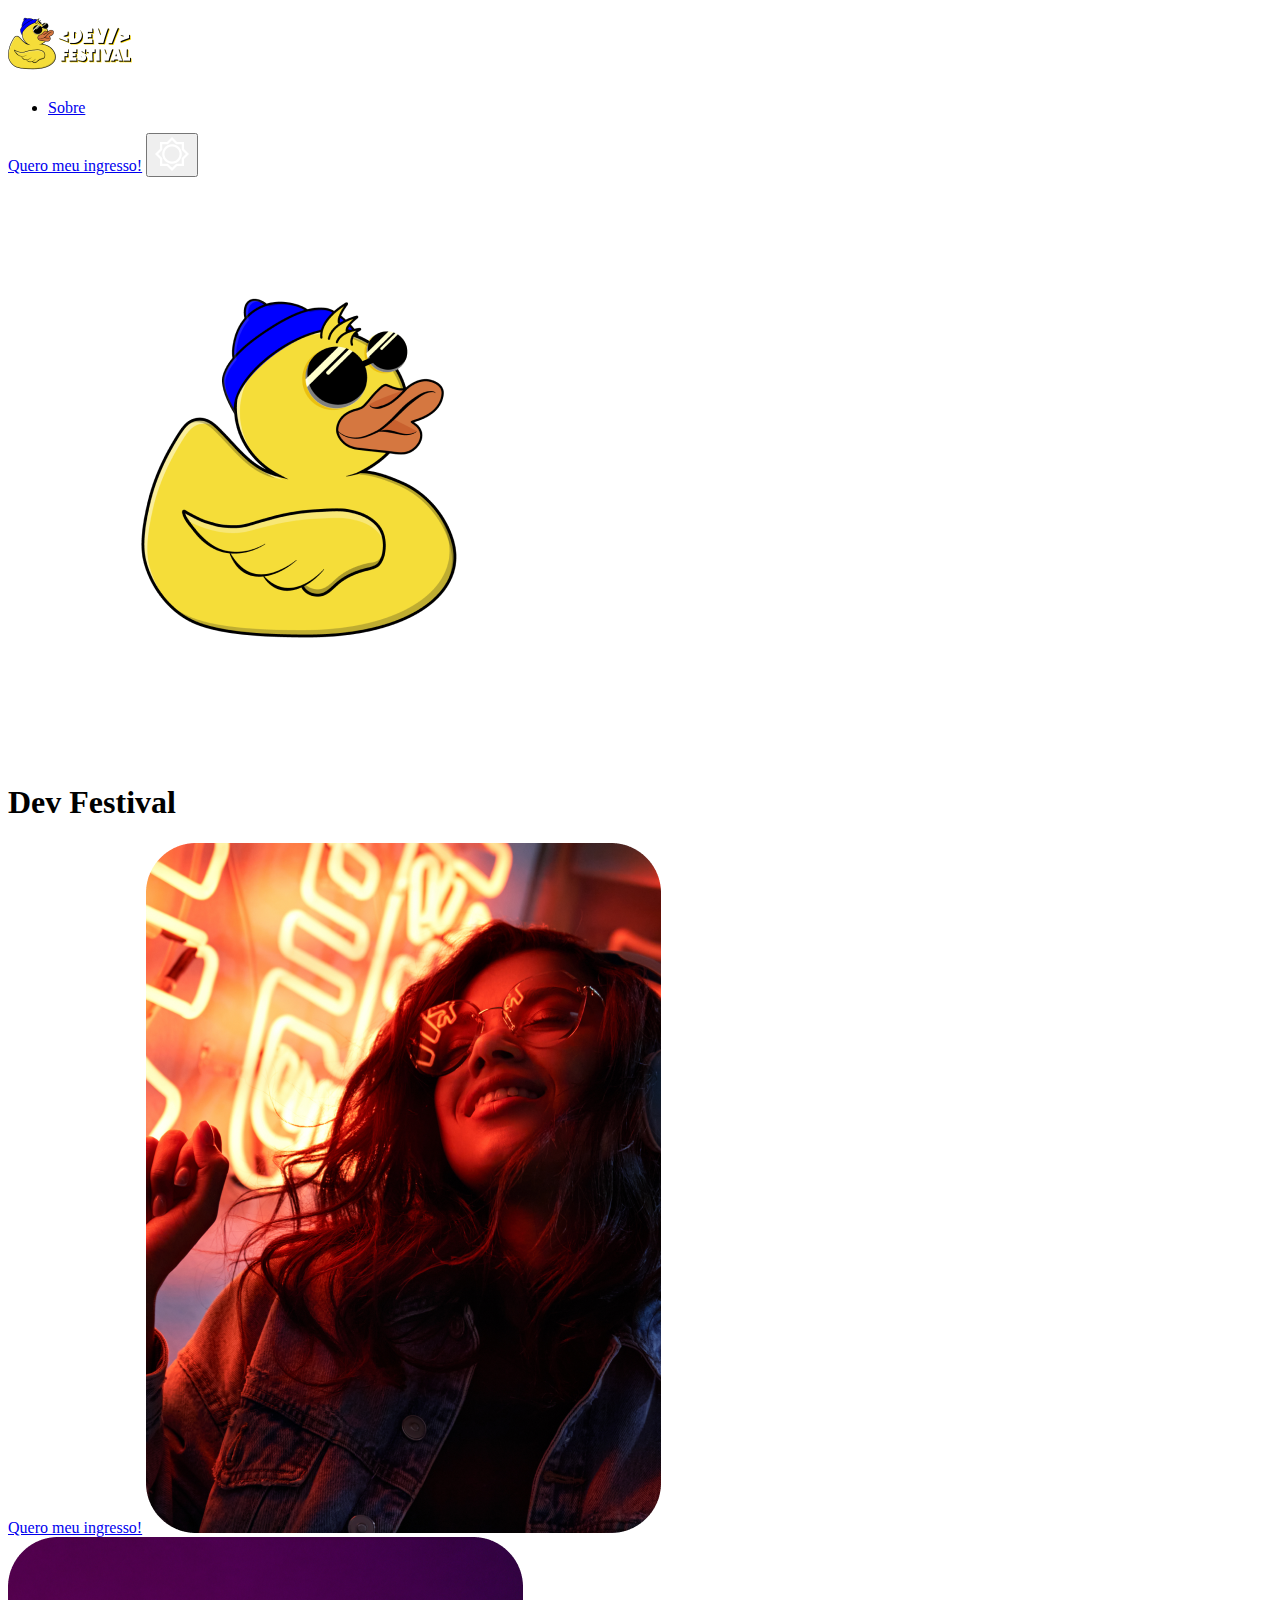
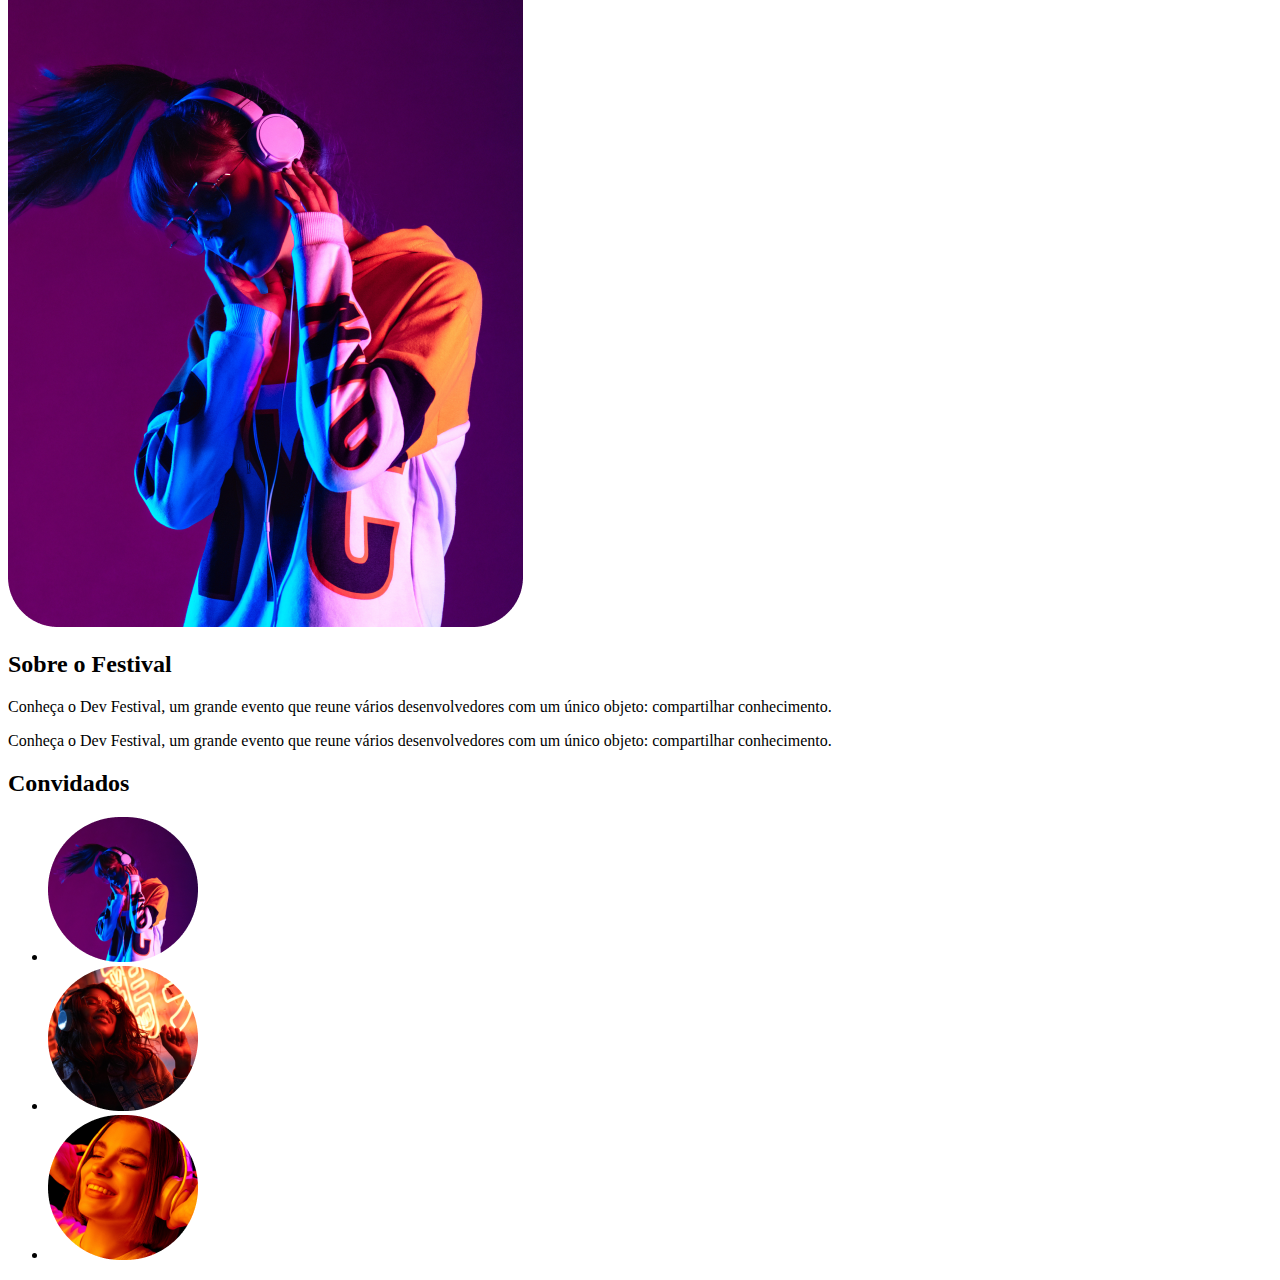
==== index.html @ 6b918369 "Dev Festival - v1.0" ====
<!DOCTYPE html>
<html lang="pt-BR">
<head>
    <meta charset="UTF-8">
    <meta http-equiv="X-UA-Compatible" content="IE=edge">
    <meta name="viewport" content="width=device-width, initial-scale=1.0">
    <title>Dev Festival - Kenzie</title>
</head>
<body>
    <header>
        <a href="index.html">
            <img src="./src/imagens/LogoKenzieFestival.png" alt="Logo Dev Festival">
        </a>
        <nav>
            <ul>
                <li>
                    <a href="#sobre">Sobre</a>
                </li>
            </ul>
            <a href="./pages/carrinho.html">Quero meu ingresso!</a>
            <button>
                <img src="./src/imagens/Vector.png" alt="Ícone configuração">
            </button>
        </nav>
    </header>
    <section id="principal">
        <img src="./src/imagens/Patinho1.png" alt="Imagem Patinho">
        <h1>Dev Festival</h1>
        <a href="./pages/carrinho.html" target="_blank">Quero meu ingresso!</a>
        <img src="./src/imagens/MoçaOuvindoMusica.png" alt="image1">
    </section>

    <section id="sobre">
        <img src="./src/imagens/MoçaOuvindoMusica2.png" alt="image2">
        <h2>Sobre o Festival</h2>
        <p>
        Conheça o Dev Festival, um grande evento que reune vários
        desenvolvedores com um único objeto: compartilhar conhecimento.
        </p>
        <p>
        Conheça o Dev Festival, um grande evento que reune vários
        desenvolvedores com um único objeto: compartilhar conhecimento.
        </p>
    </section>
    
    <section id="convidados">
        <h2>Convidados</h2>
        <ul>
            <li>
                <img src="./src/imagens/Circle1.png" alt="Programador 1">
            </li>
            <li>
                <img src="./src/imagens/Circle2.png" alt="Programador 2">
            </li>
            <li>
                <img src="./src/imagens/Circle3.png" alt="Programador 3">
            </li>
        </ul>
    </section>
</body>
</html>
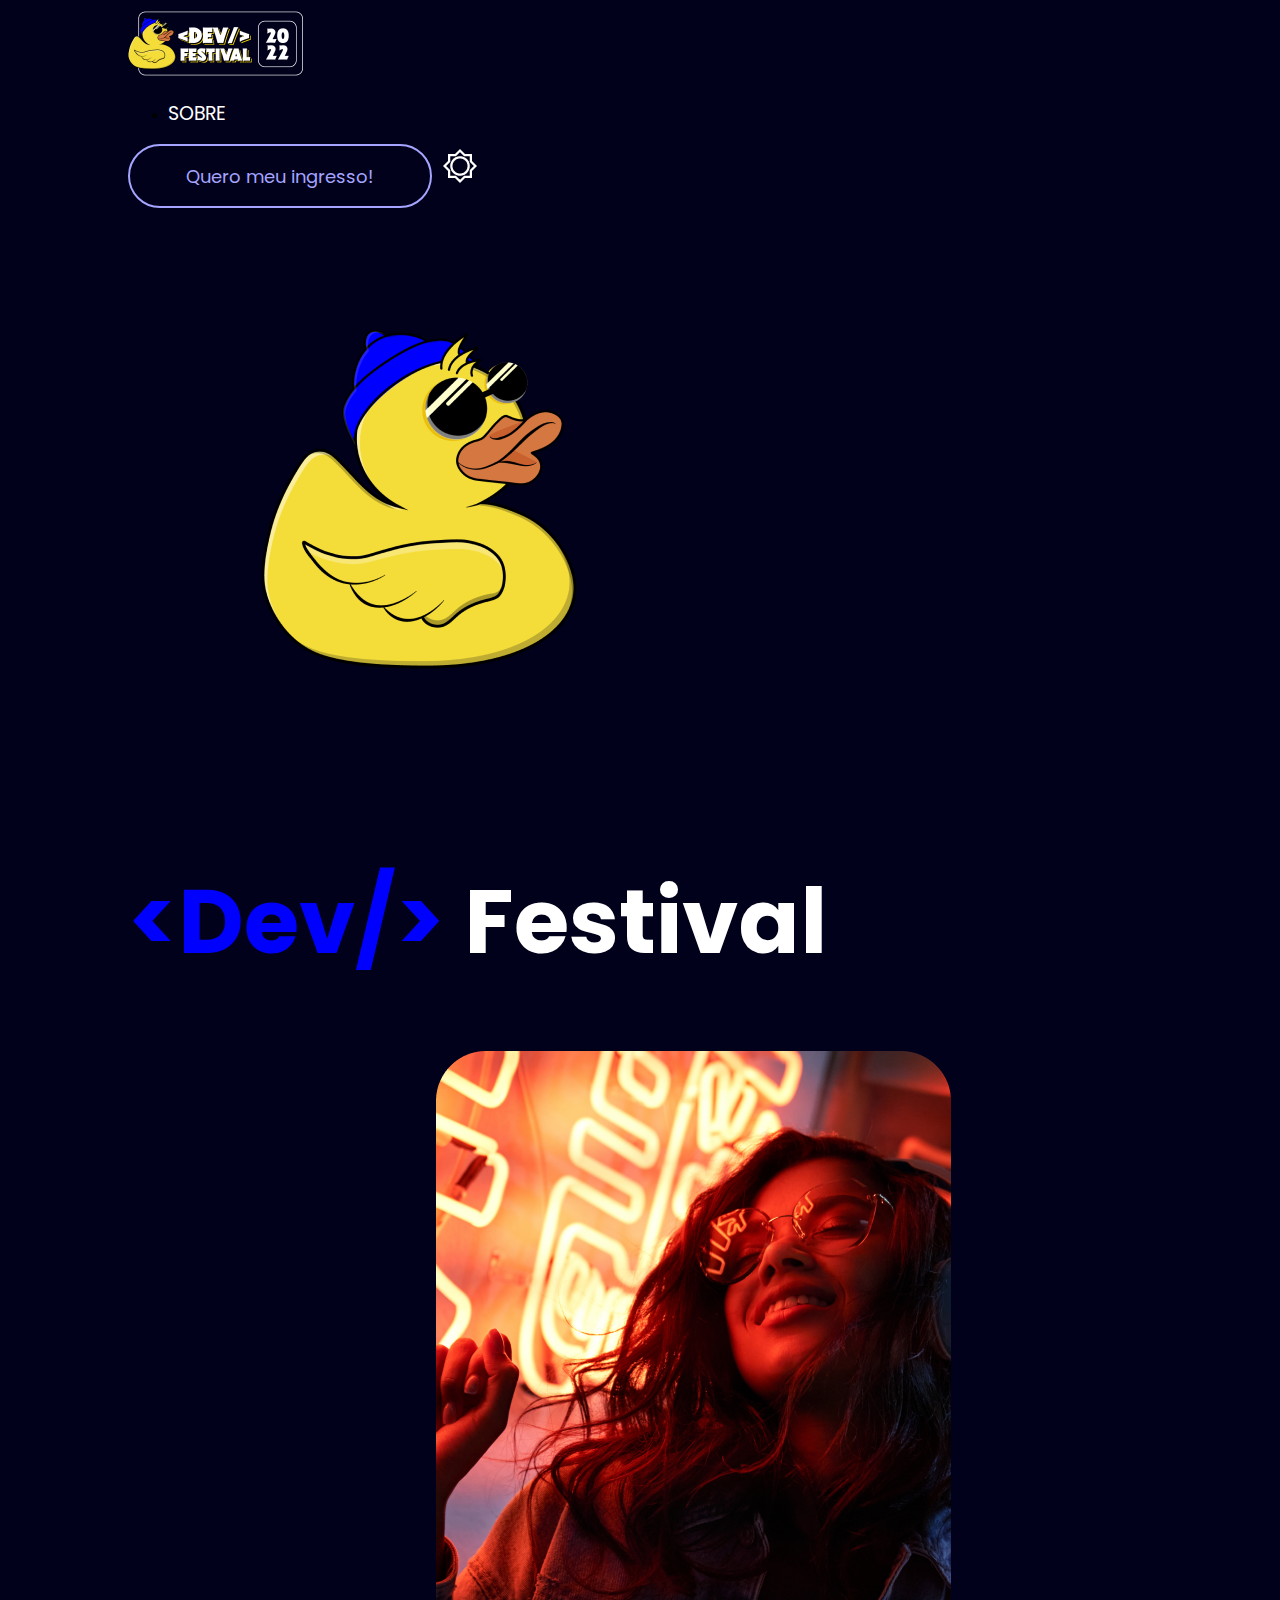
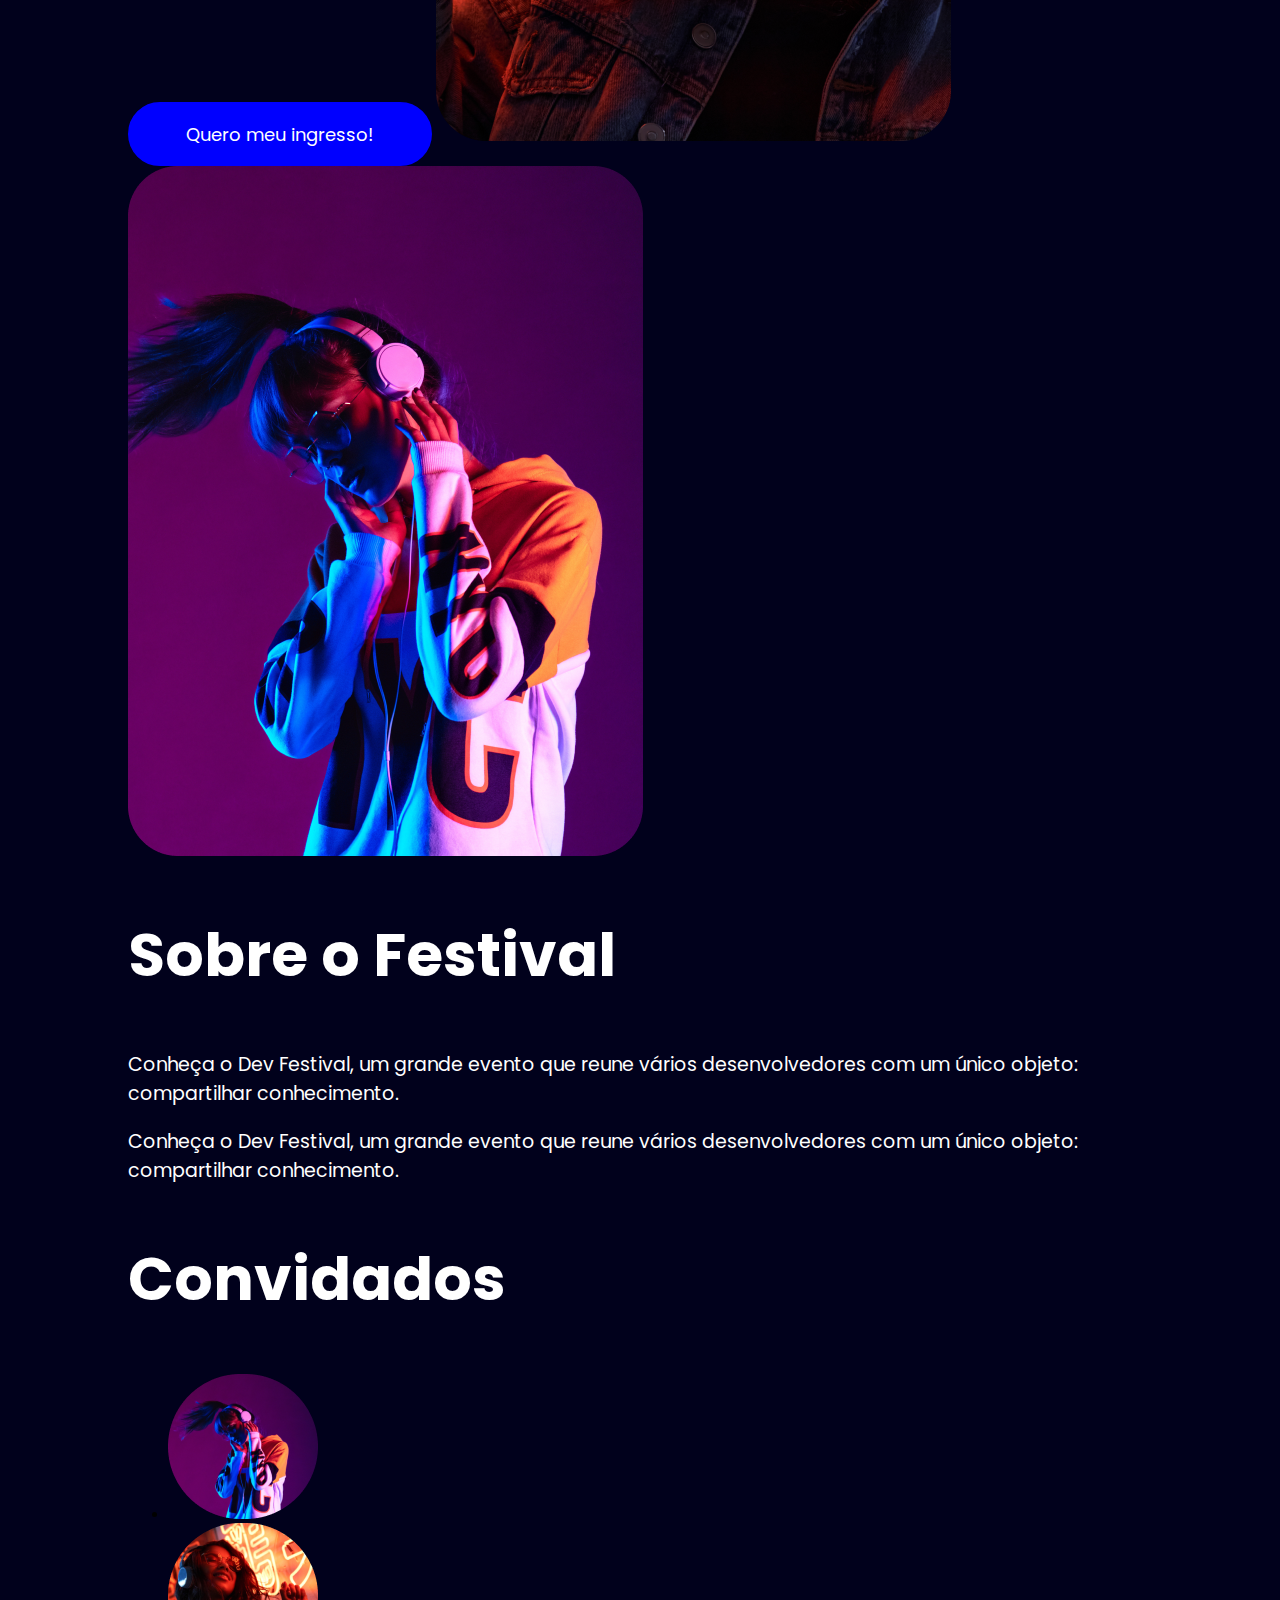
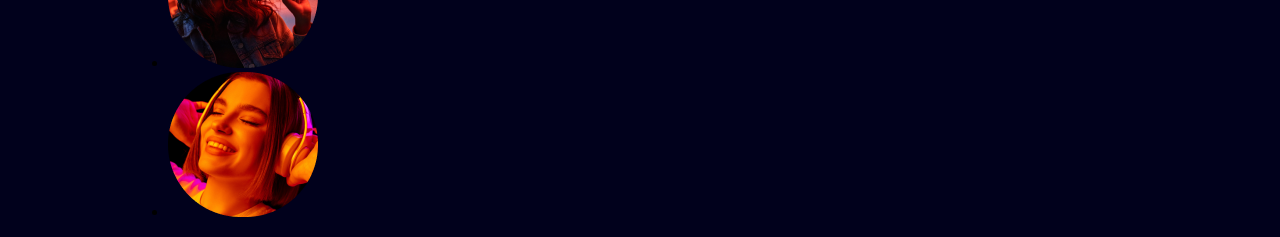
==== commit 5ce8b104: "Dev Festival - v1.1" ====
--- a/index.html
+++ b/index.html
@@ -4,58 +4,73 @@
     <meta charset="UTF-8">
     <meta http-equiv="X-UA-Compatible" content="IE=edge">
     <meta name="viewport" content="width=device-width, initial-scale=1.0">
+    <link rel="stylesheet" href="./src/css/reset.css">
+    <link rel="stylesheet" href="./src/css/style.css">
+    <link rel="preconnect" href="https://fonts.googleapis.com">
+    <link rel="preconnect" href="https://fonts.gstatic.com" crossorigin>
+    <link href="https://fonts.googleapis.com/css2?family=PT+Sans&family=Poppins:ital,wght@0,100;0,200;0,300;0,400;0,500;0,600;0,700;0,800;0,900;1,100;1,200;1,300;1,400;1,500;1,600;1,700;1,800;1,900&display=swap" rel="stylesheet">
     <title>Dev Festival - Kenzie</title>
 </head>
 <body>
     <header>
-        <a href="index.html">
-            <img src="./src/imagens/LogoKenzieFestival.png" alt="Logo Dev Festival">
-        </a>
-        <nav>
-            <ul>
-                <li>
-                    <a href="#sobre">Sobre</a>
-                </li>
-            </ul>
-            <a href="./pages/carrinho.html">Quero meu ingresso!</a>
-            <button>
-                <img src="./src/imagens/Vector.png" alt="Ícone configuração">
-            </button>
-        </nav>
+        <div class="container">
+            <a href="index.html">
+                <img src="./src/imagens/LogoKenzieFestival.png" alt="Logo Dev Festival">
+            </a>
+            <nav class="menu">
+                <ul>
+                    <li>
+                        <a href="#sobre">Sobre</a>
+                    </li>
+                </ul>
+                <a href="./pages/carrinho.html" class="btn outline">Quero meu ingresso!</a>
+                <button>
+                    <img src="./src/imagens/Vector.png" alt="Ícone configuração">
+                </button>
+            </nav>
+        </div>
     </header>
     <section id="principal">
-        <img src="./src/imagens/Patinho1.png" alt="Imagem Patinho">
-        <h1>Dev Festival</h1>
-        <a href="./pages/carrinho.html" target="_blank">Quero meu ingresso!</a>
-        <img src="./src/imagens/MoçaOuvindoMusica.png" alt="image1">
+        <div class="container">
+            <img src="./src/imagens/Patinho1.png" alt="Imagem Patinho">
+            <h1 class="title one"><span class="blue-text">&lt;Dev/&gt;</span> Festival</h1>
+            <a href="./pages/carrinho.html" target="_blank" class="btn solid">Quero meu ingresso!</a>
+            <img src="./src/imagens/MoçaOuvindoMusica.png" alt="image1">
+        </div>
     </section>
 
     <section id="sobre">
-        <img src="./src/imagens/MoçaOuvindoMusica2.png" alt="image2">
-        <h2>Sobre o Festival</h2>
-        <p>
-        Conheça o Dev Festival, um grande evento que reune vários
-        desenvolvedores com um único objeto: compartilhar conhecimento.
-        </p>
-        <p>
-        Conheça o Dev Festival, um grande evento que reune vários
-        desenvolvedores com um único objeto: compartilhar conhecimento.
-        </p>
+        <div class="container">
+            <img src="./src/imagens/MoçaOuvindoMusica2.png" alt="image2">
+            <h2 class="title two">Sobre o Festival</h2>
+            <div class="content-box">
+                <p>
+                    Conheça o Dev Festival, um grande evento que reune vários
+                    desenvolvedores com um único objeto: compartilhar conhecimento.
+                </p>
+                <p>
+                    Conheça o Dev Festival, um grande evento que reune vários
+                    desenvolvedores com um único objeto: compartilhar conhecimento.
+                </p>
+            </div>
+        </div>
     </section>
     
     <section id="convidados">
-        <h2>Convidados</h2>
-        <ul>
-            <li>
-                <img src="./src/imagens/Circle1.png" alt="Programador 1">
-            </li>
-            <li>
-                <img src="./src/imagens/Circle2.png" alt="Programador 2">
-            </li>
-            <li>
-                <img src="./src/imagens/Circle3.png" alt="Programador 3">
-            </li>
-        </ul>
+        <div class="container">
+            <h2 class="title two">Convidados</h2>
+            <ul>
+                <li>
+                    <img src="./src/imagens/Circle1.png" alt="Programador 1">
+                </li>
+                <li>
+                    <img src="./src/imagens/Circle2.png" alt="Programador 2">
+                </li>
+                <li>
+                    <img src="./src/imagens/Circle3.png" alt="Programador 3">
+                </li>
+            </ul>
+        </div>
     </section>
 </body>
 </html>--- a/src/css/style.css
+++ b/src/css/style.css
@@ -0,0 +1,86 @@
+/* Body */
+body{
+    background-color: #01011C;
+}
+/* Header */
+header .menu ul a{
+    font-family: 'Poppins', sans-serif;
+    font-size: 19px;
+    font-weight: 400px;
+    color: #FFFFFF;
+    text-transform: uppercase;
+}
+
+/* Tipografia */
+.title{
+    font-family: 'Poppins', sans-serif;
+    color: #FFFFFF;
+}
+.title.one{
+    font-size: 90px;
+    font-weight: 700px;
+}
+.title.two{
+    font-size: 60px;
+    font-weight: 700px;
+}
+.title.three{
+    font-size: 16px;
+    font-weight: 600px;
+}
+.title.threehalf{
+    font-size: 28px;
+    font-weight: 700px;
+}
+.title.four{
+    font-size: 24px;
+    font-weight: 600px;
+}
+.content-box p{
+    font-family: 'Poppins', sans-serif;
+    font-size: 19px;
+    font-weight: 400px;
+    color: #FFFFFF  ;
+}
+.blue-text{
+    color: #0000FF;
+}
+
+/* Botões */
+.btn{
+    display: inline-flex;
+    align-items: center;
+    justify-content: center;
+    font-family: 'Poppins', sans-serif;
+    font-size: 18px;
+    font-weight: 700px;
+    height: 60px;
+    width: 300px;
+    border-radius: 255px;
+    transition: 0.4s;
+}
+.btn.solid{
+    background-color: #0000FF;
+    color: #FFFFFF;
+    border: 2px solid #0000FF;
+}
+.btn.solid:hover{
+    background-color: #4444FF;
+    border-color: #4444FF;
+}
+.btn.outline{
+    background-color: transparent;
+    color: #A5A5FF;
+    border: 2px solid #A5A5FF;
+}
+.btn.outline:hover{
+    background: #A5A5FF;
+    color: #FFFFFF;
+}
+
+/* Grid */
+.container{
+    width: 100%;
+    max-width: 1024px;
+    margin: 0 auto;
+}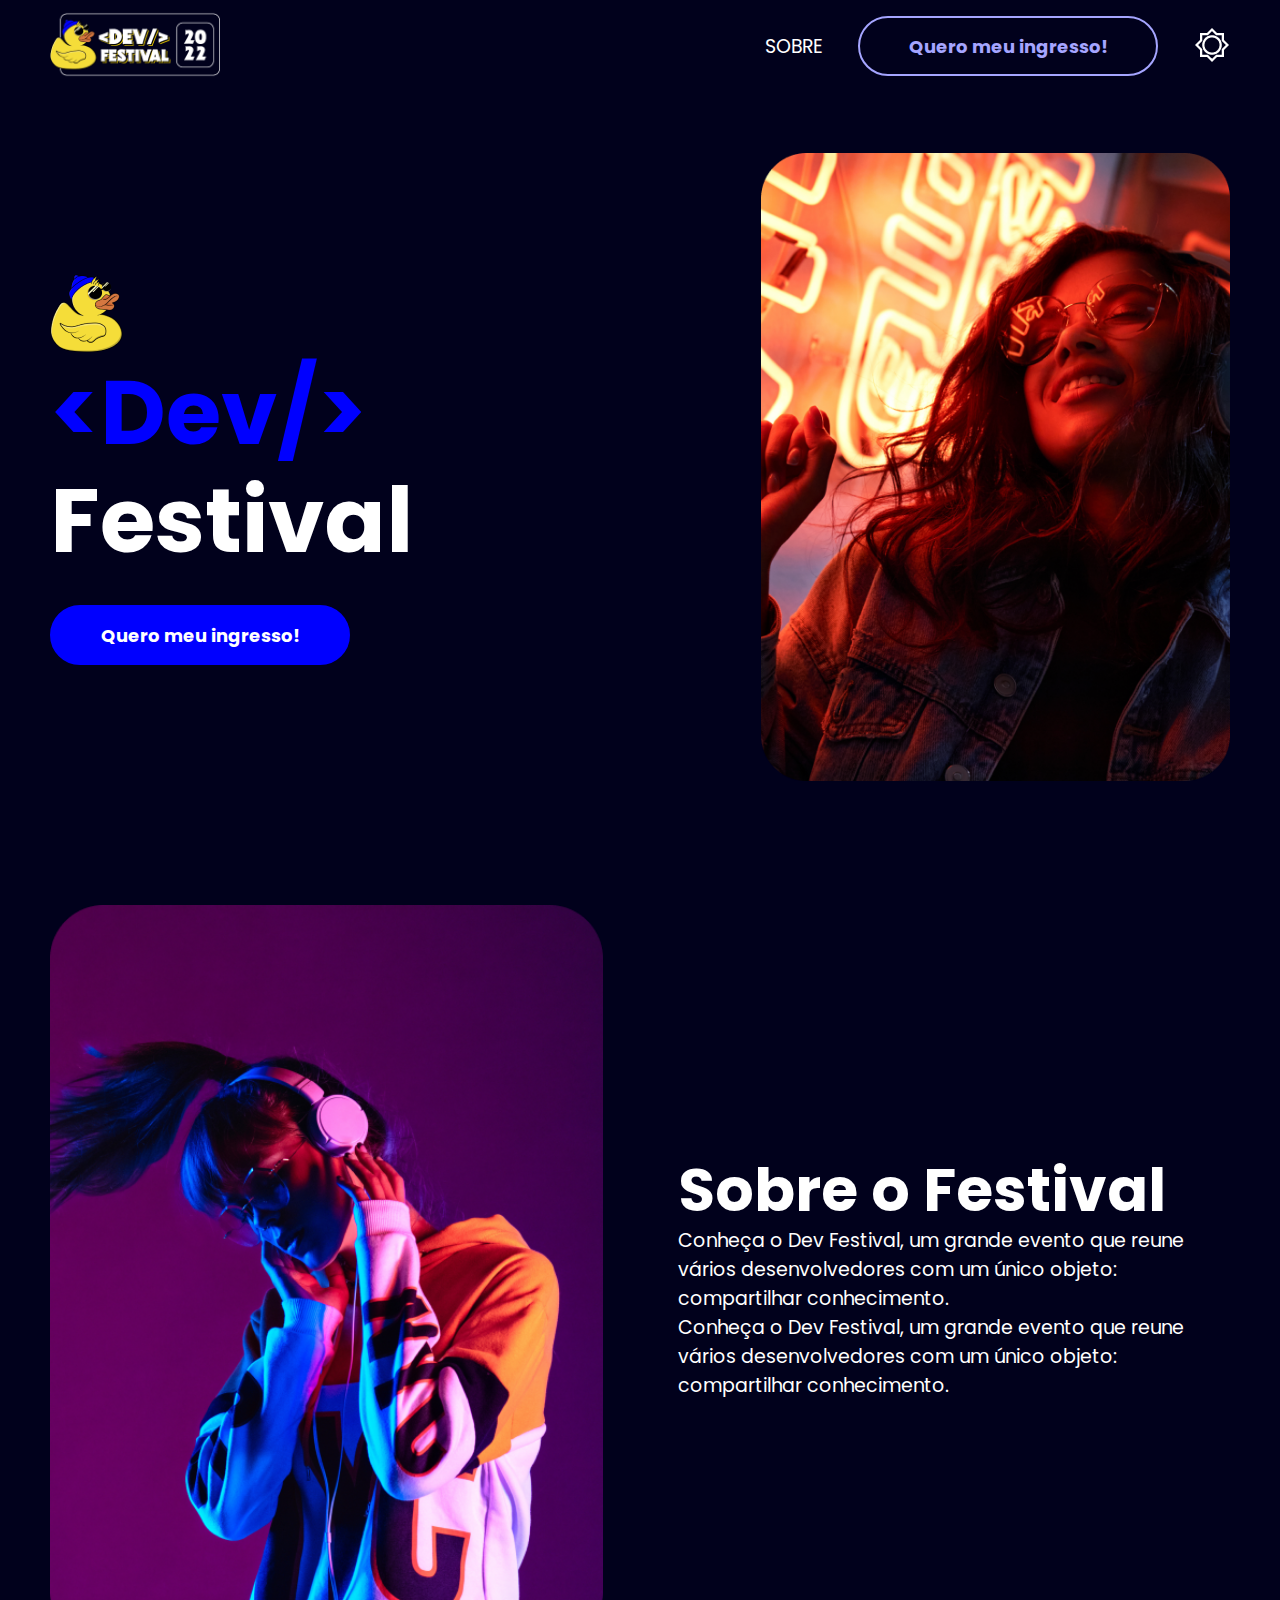
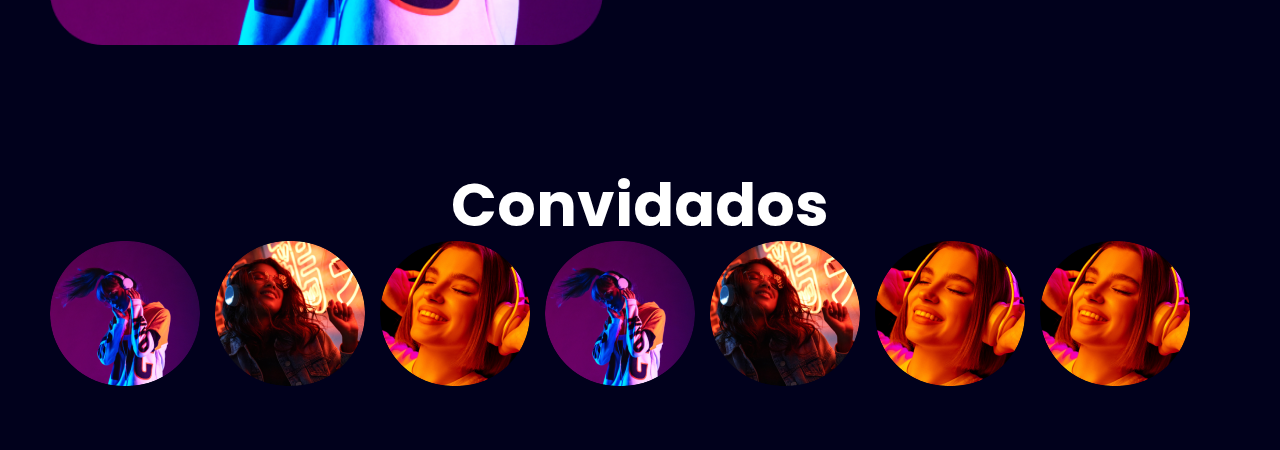
==== commit f4ca86c0: "Dev Festival - v1.2" ====
--- a/index.html
+++ b/index.html
@@ -12,54 +12,70 @@
     <title>Dev Festival - Kenzie</title>
 </head>
 <body>
-    <header>
+    <header id="header">
         <div class="container">
-            <a href="index.html">
-                <img src="./src/imagens/LogoKenzieFestival.png" alt="Logo Dev Festival">
-            </a>
-            <nav class="menu">
-                <ul>
-                    <li>
-                        <a href="#sobre">Sobre</a>
-                    </li>
-                </ul>
-                <a href="./pages/carrinho.html" class="btn outline">Quero meu ingresso!</a>
-                <button>
-                    <img src="./src/imagens/Vector.png" alt="Ícone configuração">
-                </button>
-            </nav>
+            <div class="flex-box">
+                <a href="index.html" class="logo">
+                    <img src="./src/imagens/LogoKenzieFestival.png" alt="Logo Dev Festival">
+                </a>
+                <nav class="menu">
+                    <ul>
+                        <li>
+                            <a href="#sobre">Sobre</a>
+                        </li>
+                    </ul>
+                    <a href="./pages/carrinho.html" class="btn outline">Quero meu ingresso!</a>
+                    <button>
+                        <img src="./src/imagens/Vector.png" alt="Ícone configuração">
+                    </button>
+                </nav>
+            </div>
         </div>
     </header>
     <section id="principal">
         <div class="container">
-            <img src="./src/imagens/Patinho1.png" alt="Imagem Patinho">
-            <h1 class="title one"><span class="blue-text">&lt;Dev/&gt;</span> Festival</h1>
-            <a href="./pages/carrinho.html" target="_blank" class="btn solid">Quero meu ingresso!</a>
-            <img src="./src/imagens/MoçaOuvindoMusica.png" alt="image1">
+            <div class="flex-box">
+                <div class="left">
+                    <img src="./src/imagens/Patinho1.png" alt="Imagem Patinho">
+                    <h1 class="title one"><span class="blue-text">&lt;Dev/&gt;</span> Festival</h1>
+                    <div class="pad30-top">
+                        <a href="./pages/carrinho.html" target="_blank" class="btn solid">Quero meu ingresso!</a>
+                    </div>
+                </div>
+                <div class="right">
+                    <img src="./src/imagens/MoçaOuvindoMusica.png" alt="image1">
+                </div>
+            </div>
         </div>
     </section>
 
     <section id="sobre">
         <div class="container">
-            <img src="./src/imagens/MoçaOuvindoMusica2.png" alt="image2">
-            <h2 class="title two">Sobre o Festival</h2>
-            <div class="content-box">
-                <p>
-                    Conheça o Dev Festival, um grande evento que reune vários
-                    desenvolvedores com um único objeto: compartilhar conhecimento.
-                </p>
-                <p>
-                    Conheça o Dev Festival, um grande evento que reune vários
-                    desenvolvedores com um único objeto: compartilhar conhecimento.
-                </p>
+            <div class="flex-box">
+                <div class="left">
+                    <img src="./src/imagens/MoçaOuvindoMusica2.png" alt="image2">
+                </div>
+                <div class="right">
+                    <h2 class="title two pad-30-bottom">Sobre o Festival</h2>
+                    <div class="content-box">
+                        <p>
+                            Conheça o Dev Festival, um grande evento que reune vários
+                            desenvolvedores com um único objeto: compartilhar conhecimento.
+                        </p>
+                        <p>
+                            Conheça o Dev Festival, um grande evento que reune vários
+                            desenvolvedores com um único objeto: compartilhar conhecimento.
+                        </p>
+                    </div>
+                </div>
             </div>
         </div>
     </section>
     
     <section id="convidados">
         <div class="container">
-            <h2 class="title two">Convidados</h2>
-            <ul>
+            <h2 class="title two center pad-30-bottom">Convidados</h2>
+            <ul class="lista-convidados">
                 <li>
                     <img src="./src/imagens/Circle1.png" alt="Programador 1">
                 </li>
@@ -69,6 +85,18 @@
                 <li>
                     <img src="./src/imagens/Circle3.png" alt="Programador 3">
                 </li>
+                <li>
+                    <img src="./src/imagens/Circle1.png" alt="Programador 1">
+                </li>
+                <li>
+                    <img src="./src/imagens/Circle2.png" alt="Programador 2">
+                </li>
+                <li>
+                    <img src="./src/imagens/Circle3.png" alt="Programador 3">
+                </li>
+                <li>
+                    <img src="./src/imagens/Circle3.png" alt="Programador 3">
+                </li>
             </ul>
         </div>
     </section>
--- a/src/css/style.css
+++ b/src/css/style.css
@@ -2,48 +2,96 @@
 body{
     background-color: #01011C;
 }
+
+/* Global Spacing */
+.pad10-top{
+    padding-top: 10px;
+}
+.pad20-top{
+    padding-top: 20px;
+}
+.pad30-top{
+    padding-top: 30px;
+}
+.pad10-bottom{
+    padding-bottom: 10px;
+}
+.pad20-bottom{
+    padding-bottom: 20px;
+}
+.pad30-bottom{
+    padding-bottom: 30px;
+}
+
 /* Header */
-header .menu ul a{
+#header{
+    background: #01011C;
+}
+
+#header .menu ul a{
     font-family: 'Poppins', sans-serif;
+    font-weight: 400;
     font-size: 19px;
-    font-weight: 400px;
     color: #FFFFFF;
     text-transform: uppercase;
+}
+
+#header .flex-box{
+    display: flex;
+    align-items: center;
+    justify-content: space-between;
+}
+
+#header .flex-box nav{ 
+    display: flex;
+    align-items: center;
+    gap: 36px;
+}
+
+#header .flex-box .logo img{
+    max-width: 170px;
 }
 
 /* Tipografia */
 .title{
     font-family: 'Poppins', sans-serif;
+    line-height: 1.2;
     color: #FFFFFF;
 }
-.title.one{
+.title.one{    
     font-size: 90px;
-    font-weight: 700px;
+    font-weight: 700;
 }
 .title.two{
     font-size: 60px;
-    font-weight: 700px;
-}
-.title.three{
-    font-size: 16px;
-    font-weight: 600px;
+    font-weight: 700;
 }
 .title.threehalf{
     font-size: 28px;
-    font-weight: 700px;
+    font-weight: 700;
+}
+.title.three{
+    font-size: 24px;
+    font-weight: 600;
 }
 .title.four{
-    font-size: 24px;
-    font-weight: 600px;
+    font-size: 16px;
+    font-weight: 600;
+}
+.title.center{
+    text-align: center;
 }
 .content-box p{
-    font-family: 'Poppins', sans-serif;
+    font-family: Poppins;
     font-size: 19px;
-    font-weight: 400px;
-    color: #FFFFFF  ;
+    font-weight: 400;
+    color: #FFFFFF;
 }
 .blue-text{
     color: #0000FF;
+}
+.lightblue-text{
+    color: #A5A5FF;
 }
 
 /* Botões */
@@ -51,25 +99,25 @@
     display: inline-flex;
     align-items: center;
     justify-content: center;
-    font-family: 'Poppins', sans-serif;
+    font-family: Poppins;
     font-size: 18px;
-    font-weight: 700px;
+    font-weight: 700;
+    width: 300px;
     height: 60px;
-    width: 300px;
     border-radius: 255px;
     transition: 0.4s;
 }
 .btn.solid{
-    background-color: #0000FF;
+    background: #0000FF;
     color: #FFFFFF;
     border: 2px solid #0000FF;
 }
 .btn.solid:hover{
-    background-color: #4444FF;
-    border-color: #4444FF;
+    background: #4444ff;
+    border-color: #4444ff;
 }
 .btn.outline{
-    background-color: transparent;
+    background: transparent;
     color: #A5A5FF;
     border: 2px solid #A5A5FF;
 }
@@ -80,7 +128,48 @@
 
 /* Grid */
 .container{
+    padding: 10px;
     width: 100%;
-    max-width: 1024px;
+    max-width: 1200px;
     margin: 0 auto;
+}
+
+/* Seções */
+#principal{
+    padding: 50px 0;
+}
+#principal .flex-box{
+    display: flex;
+    align-items: center;
+    gap: 75px;
+}
+
+#sobre{
+    padding: 50px 0;
+}
+#sobre .flex-box{
+    display: flex;
+    align-items: center;
+    gap: 75px;
+}
+
+#sobre .flex-box .left,
+#sobre .flex-box .right{
+    width: 100%;
+}
+
+#sobre .flex-box .left img{
+    width: 100%;
+}
+
+#convidados{
+    padding: 50px 0;
+}
+
+#convidados .lista-convidados{
+    display: flex;
+    gap: 15px;
+}
+#convidados .lista-convidados img{
+    border-radius: 255px;
 }